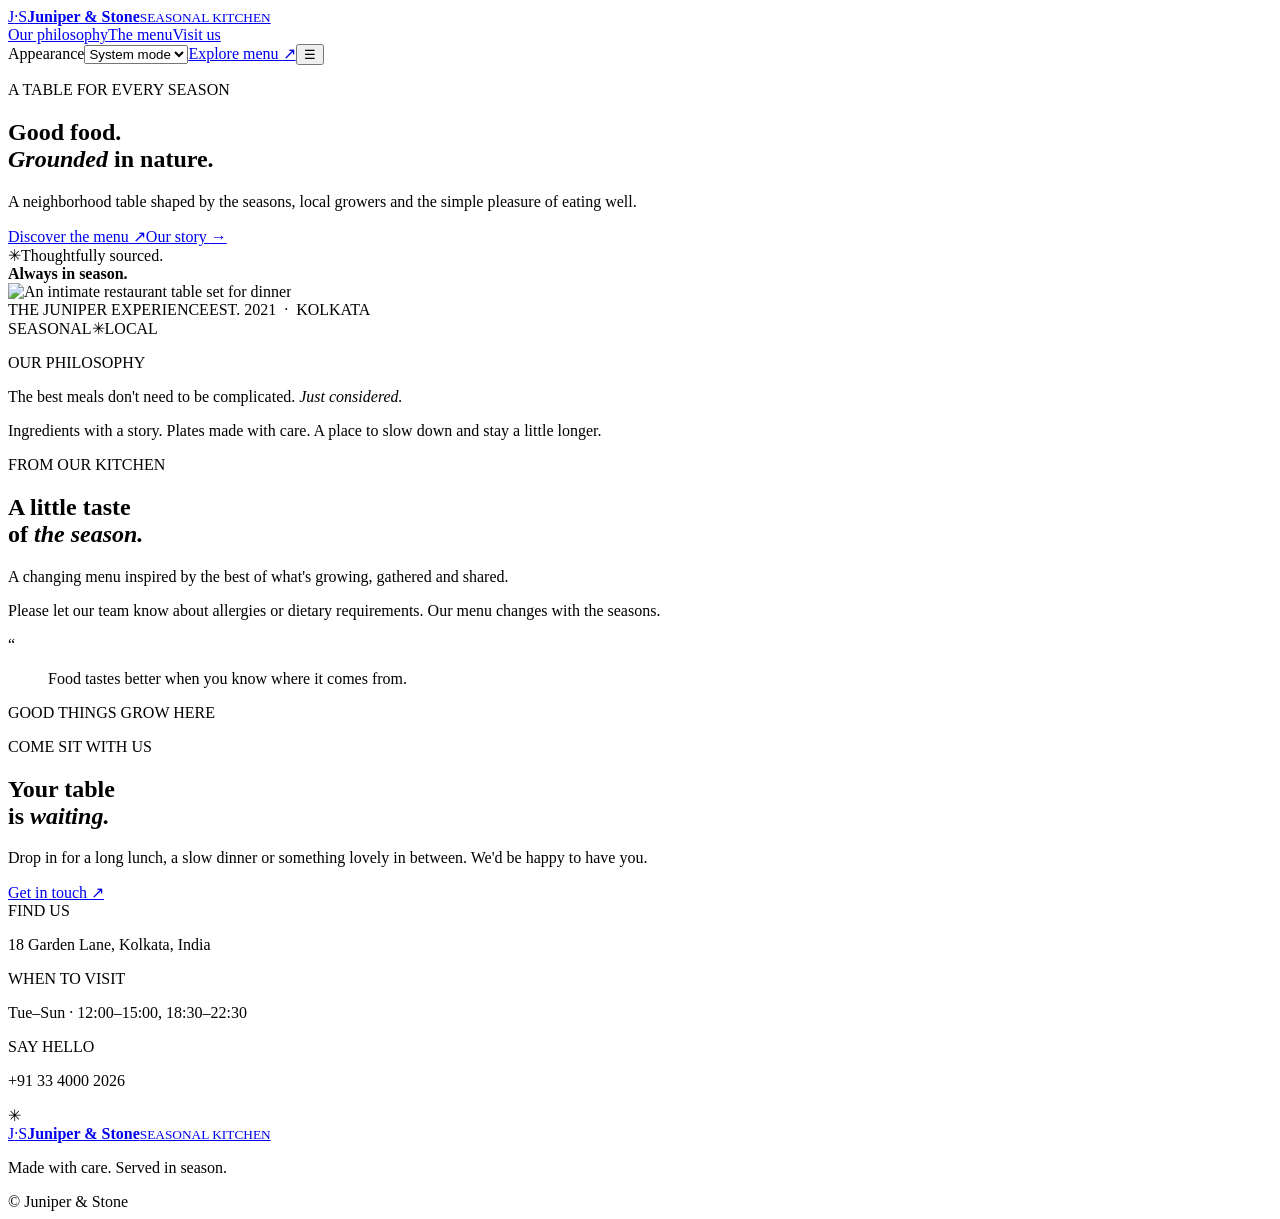
==== index.html @ fe187ef2 "Add files via upload" ====
<!doctype html>
<html lang="en" data-page="customer">
<head><meta charset="utf-8"><meta name="viewport" content="width=device-width,initial-scale=1"><meta name="color-scheme" content="light dark"><meta name="theme-color" content="#f7f4ec"><title>Juniper & Stone — Seasonal Kitchen</title><link rel="stylesheet" href="assets/css/styles.css"><script>try{document.documentElement.dataset.appearance=localStorage.getItem('jstone-appearance')||'system'}catch(e){document.documentElement.dataset.appearance='system'}</script></head>
<body>
<header class="site-header"><a class="wordmark" href="#top" aria-label="Juniper and Stone home"><span class="brand-mark">J<span>·</span>S</span><span><strong id="brandName">Juniper & Stone</strong><small>SEASONAL KITCHEN</small></span></a><nav class="main-nav" aria-label="Main navigation"><a href="#story">Our philosophy</a><a href="#menu">The menu</a><a href="#visit">Visit us</a></nav><div class="header-actions"><label class="theme-control"><span class="sr-only">Appearance</span><select data-appearance-select aria-label="Appearance mode"><option value="system">System mode</option><option value="light">Light mode</option><option value="dark">Dark mode</option></select></label><a class="button button-dark" href="#menu">Explore menu <span aria-hidden="true">↗</span></a><button class="mobile-menu" aria-label="Open navigation" aria-expanded="false">☰</button></div></header>
<main id="top"><section class="hero"><div class="hero-copy"><p class="eyebrow"><span class="eyebrow-line"></span> A TABLE FOR EVERY SEASON</p><h1>Good food.<br><em>Grounded</em> in nature.</h1><p class="hero-description" id="heroDescription">A neighborhood table shaped by the seasons, local growers and the simple pleasure of eating well.</p><div class="hero-cta"><a class="button button-primary" href="#menu">Discover the menu <span aria-hidden="true">↗</span></a><a class="text-link" href="#story">Our story <span aria-hidden="true">→</span></a></div><div class="hero-note"><span class="note-icon">✳</span><span>Thoughtfully sourced.<br><strong>Always in season.</strong></span></div></div><div class="hero-image-wrap"><img id="heroImage" class="hero-image" src="https://images.unsplash.com/photo-1414235077428-338989a2e8c0?auto=format&fit=crop&w=1500&q=90" alt="An intimate restaurant table set for dinner"><div class="image-caption"><span>THE JUNIPER EXPERIENCE</span><span>EST. 2021&nbsp; · &nbsp;KOLKATA</span></div><div class="image-stamp" aria-hidden="true"><span>SEASONAL</span><span>✳</span><span>LOCAL</span></div></div></section>
<section class="intro-strip" id="story"><p class="eyebrow">OUR PHILOSOPHY</p><p class="intro-statement">The best meals don't need to be complicated. <em>Just considered.</em></p><p class="intro-detail">Ingredients with a story. Plates made with care. A place to slow down and stay a little longer.</p></section>
<section class="menu-section" id="menu"><div class="section-heading"><div><p class="eyebrow">FROM OUR KITCHEN</p><h2>A little taste<br>of <em>the season.</em></h2></div><p class="section-side-note">A changing menu inspired by the best of what's growing, gathered and shared.</p></div><div id="categoryNav" class="category-nav" aria-label="Menu categories"></div><div id="menuGrid" class="menu-grid" aria-live="polite"></div><p class="menu-footnote">Please let our team know about allergies or dietary requirements. Our menu changes with the seasons.</p></section>
<section class="quote-band"><span class="quote-mark" aria-hidden="true">“</span><blockquote>Food tastes better when you know where it comes from.</blockquote><p>GOOD THINGS GROW HERE</p></section>
<section class="visit-section" id="visit"><div class="visit-copy"><p class="eyebrow">COME SIT WITH US</p><h2>Your table<br>is <em>waiting.</em></h2><p>Drop in for a long lunch, a slow dinner or something lovely in between. We'd be happy to have you.</p><a id="phoneLink" class="button button-primary" href="tel:+913340002026">Get in touch <span aria-hidden="true">↗</span></a></div><div class="visit-details"><div><span class="detail-label">FIND US</span><p id="addressText">18 Garden Lane, Kolkata, India</p></div><div><span class="detail-label">WHEN TO VISIT</span><p id="hoursText">Tue–Sun · 12:00–15:00, 18:30–22:30</p></div><div><span class="detail-label">SAY HELLO</span><p id="phoneText">+91 33 4000 2026</p></div><div class="visit-flower" aria-hidden="true">✳</div></div></section></main>
<footer class="site-footer"><a class="wordmark" href="#top"><span class="brand-mark">J<span>·</span>S</span><span><strong id="footerName">Juniper & Stone</strong><small>SEASONAL KITCHEN</small></span></a><p>Made with care. Served in season.</p><span>© <span data-year></span> Juniper & Stone</span></footer><div id="toast" class="toast" role="status" aria-live="polite"></div><script src="assets/js/app.js"></script></body></html>
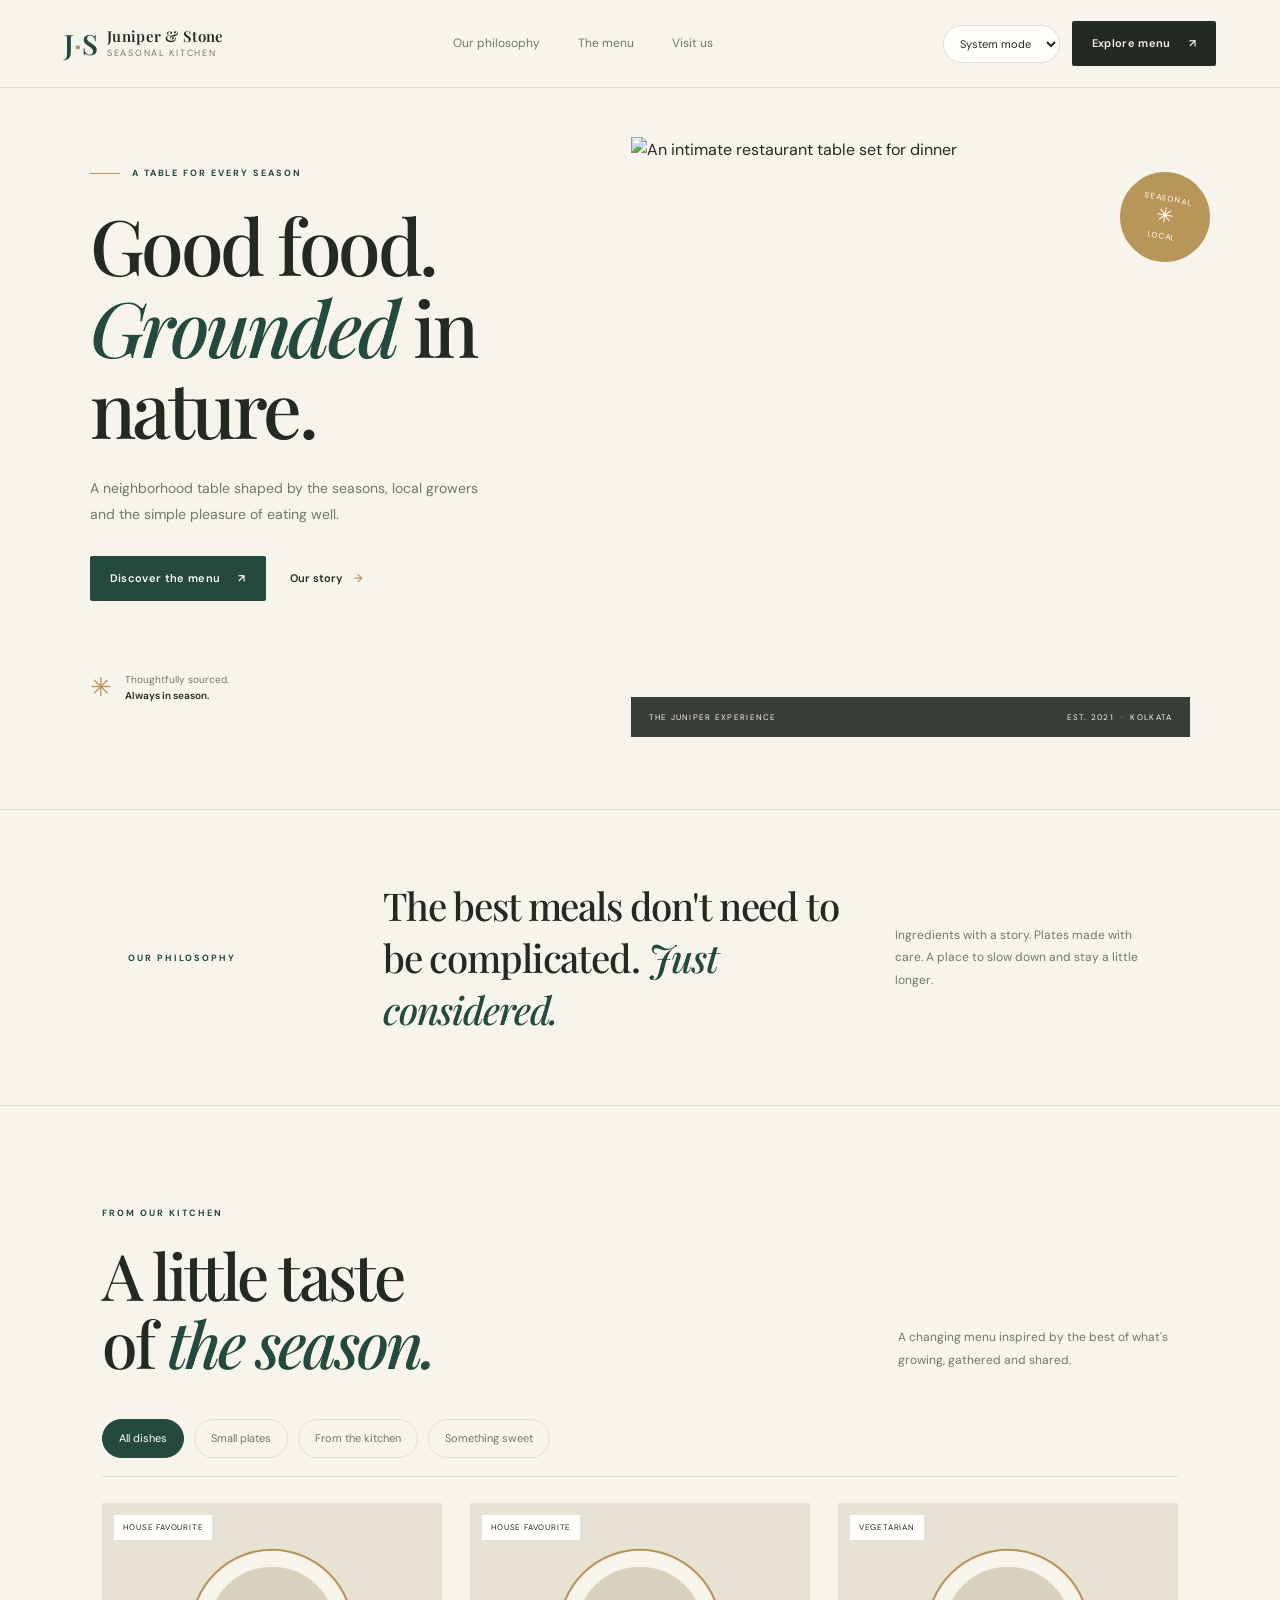
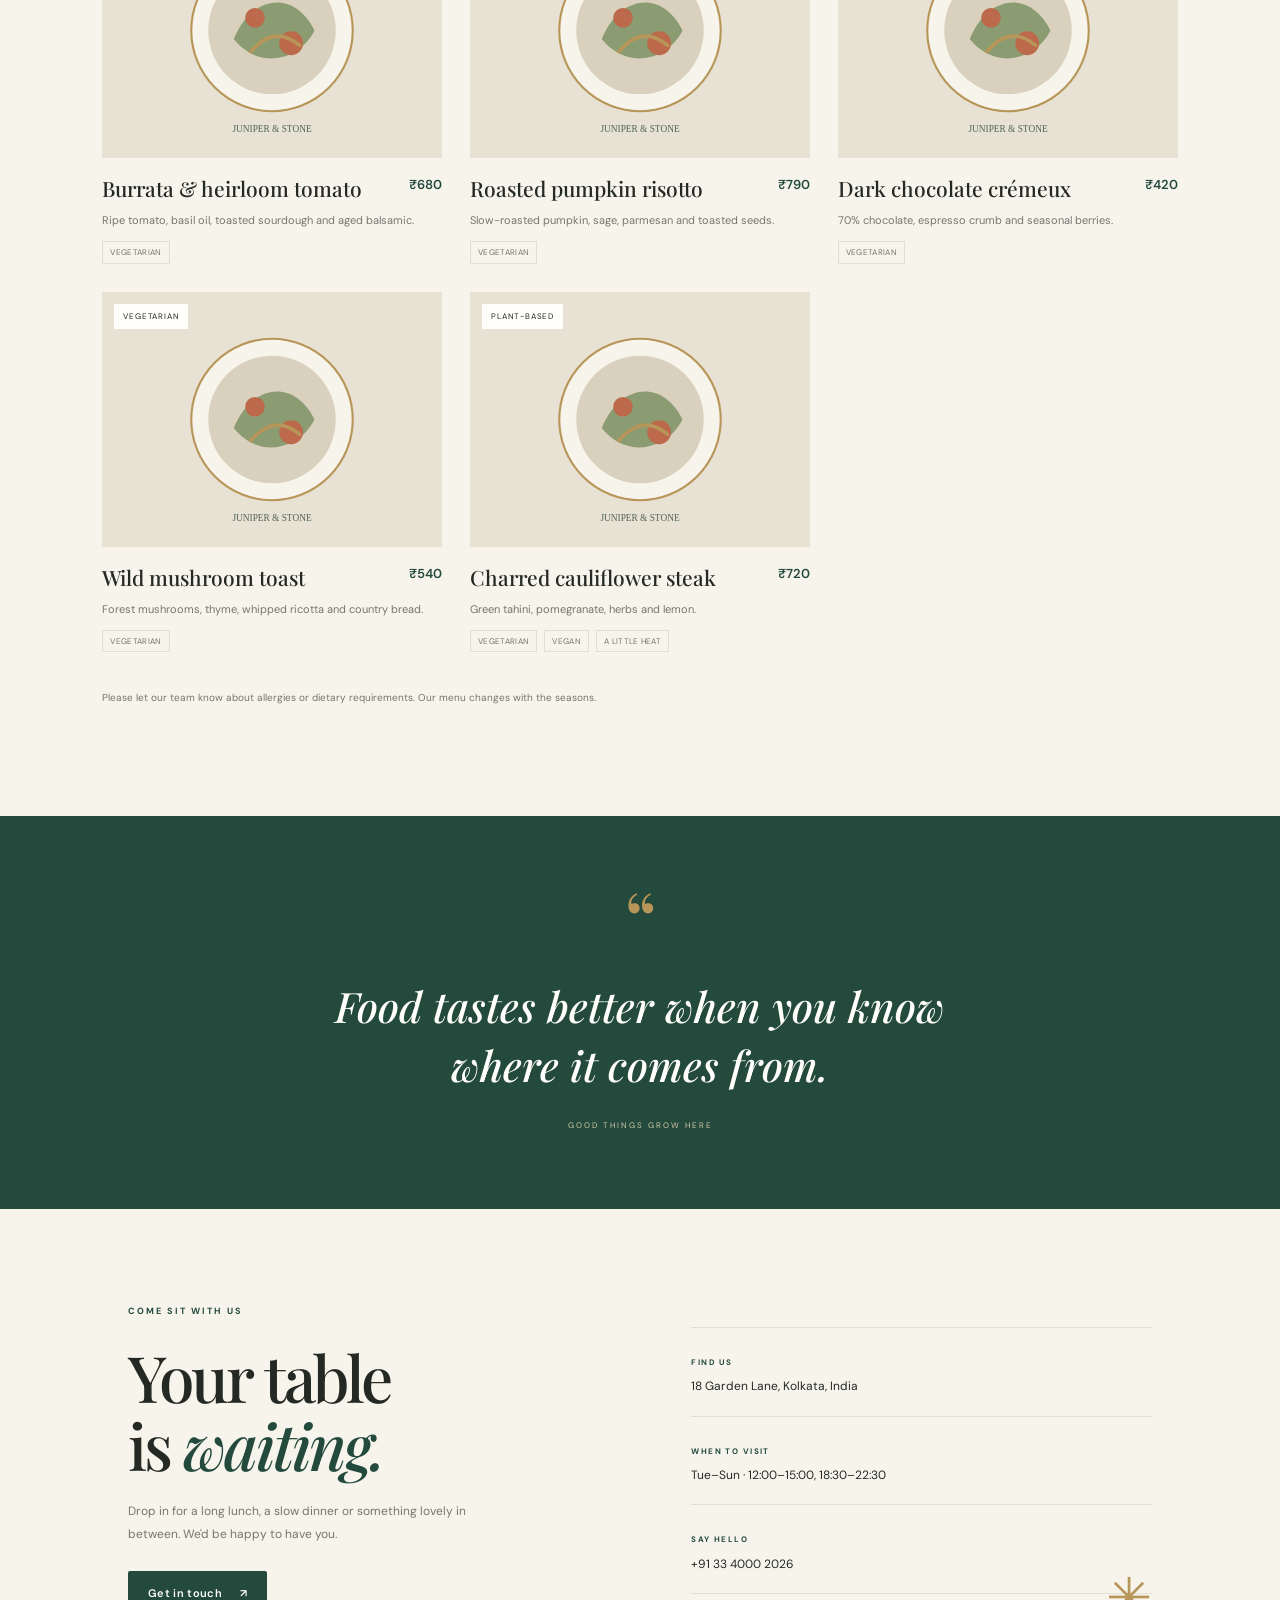
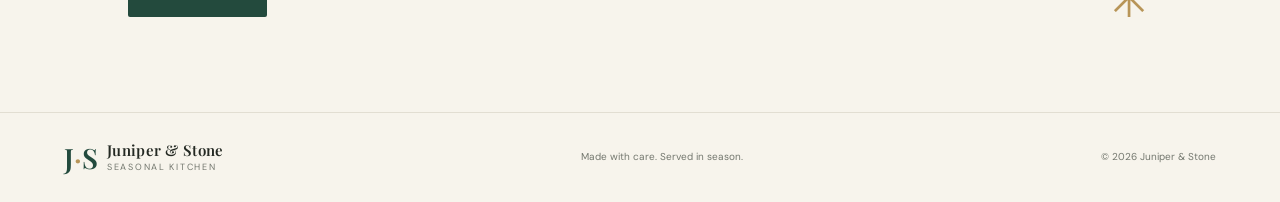
==== commit ed374d31: "Add files via upload" ====
--- a/index.html
+++ b/index.html
@@ -1,6 +1,6 @@
 <!doctype html>
 <html lang="en" data-page="customer">
-<head><meta charset="utf-8"><meta name="viewport" content="width=device-width,initial-scale=1"><meta name="color-scheme" content="light dark"><meta name="theme-color" content="#f7f4ec"><title>Juniper & Stone — Seasonal Kitchen</title><link rel="stylesheet" href="assets/css/styles.css"><script>try{document.documentElement.dataset.appearance=localStorage.getItem('jstone-appearance')||'system'}catch(e){document.documentElement.dataset.appearance='system'}</script></head>
+<head><meta charset="utf-8"><meta name="viewport" content="width=device-width,initial-scale=1"><meta name="color-scheme" content="light dark"><meta name="theme-color" content="#f7f4ec"><title>Juniper & Stone — Seasonal Kitchen</title><link rel="stylesheet" href="assets/css/styles.css"><script>(()=>{let mode='system';try{mode=localStorage.getItem('jstone-appearance')||'system'}catch(e){}const dark=mode==='dark'||(mode==='system'&&window.matchMedia('(prefers-color-scheme: dark)').matches);document.documentElement.dataset.appearance=mode;document.documentElement.dataset.effectiveTheme=dark?'dark':'light'})()</script></head>
 <body>
 <header class="site-header"><a class="wordmark" href="#top" aria-label="Juniper and Stone home"><span class="brand-mark">J<span>·</span>S</span><span><strong id="brandName">Juniper & Stone</strong><small>SEASONAL KITCHEN</small></span></a><nav class="main-nav" aria-label="Main navigation"><a href="#story">Our philosophy</a><a href="#menu">The menu</a><a href="#visit">Visit us</a></nav><div class="header-actions"><label class="theme-control"><span class="sr-only">Appearance</span><select data-appearance-select aria-label="Appearance mode"><option value="system">System mode</option><option value="light">Light mode</option><option value="dark">Dark mode</option></select></label><a class="button button-dark" href="#menu">Explore menu <span aria-hidden="true">↗</span></a><button class="mobile-menu" aria-label="Open navigation" aria-expanded="false">☰</button></div></header>
 <main id="top"><section class="hero"><div class="hero-copy"><p class="eyebrow"><span class="eyebrow-line"></span> A TABLE FOR EVERY SEASON</p><h1>Good food.<br><em>Grounded</em> in nature.</h1><p class="hero-description" id="heroDescription">A neighborhood table shaped by the seasons, local growers and the simple pleasure of eating well.</p><div class="hero-cta"><a class="button button-primary" href="#menu">Discover the menu <span aria-hidden="true">↗</span></a><a class="text-link" href="#story">Our story <span aria-hidden="true">→</span></a></div><div class="hero-note"><span class="note-icon">✳</span><span>Thoughtfully sourced.<br><strong>Always in season.</strong></span></div></div><div class="hero-image-wrap"><img id="heroImage" class="hero-image" src="https://images.unsplash.com/photo-1414235077428-338989a2e8c0?auto=format&fit=crop&w=1500&q=90" alt="An intimate restaurant table set for dinner"><div class="image-caption"><span>THE JUNIPER EXPERIENCE</span><span>EST. 2021&nbsp; · &nbsp;KOLKATA</span></div><div class="image-stamp" aria-hidden="true"><span>SEASONAL</span><span>✳</span><span>LOCAL</span></div></div></section>
--- a/assets/css/styles.css
+++ b/assets/css/styles.css
@@ -0,0 +1,2 @@
+@import url('https://fonts.googleapis.com/css2?family=DM+Sans:wght@400;500;600;700&family=Playfair+Display:ital,wght@0,500;0,600;0,700;1,500;1,600&display=swap');
+:root{--bg:#f7f4ec;--surface:#fffefa;--text:#242923;--muted:#73776e;--border:#e2ded2;--primary:#234a3d;--accent:#b89558;--shadow:0 18px 55px #292a2410;--serif:'Playfair Display',Georgia,serif;--sans:'DM Sans',Arial,sans-serif;color-scheme:light}html[data-effective-theme="dark"]{--bg:#171b18;--surface:#202621;--text:#f3f0e7;--muted:#b0b4aa;--border:#3a423b;--primary:#8db7a3;--accent:#d4b777;--shadow:0 18px 55px #0004;color-scheme:dark}*{box-sizing:border-box}html{scroll-behavior:smooth;scroll-padding-top:90px}body{margin:0;background:var(--bg);color:var(--text);font-family:var(--sans);line-height:1.6;transition:background .25s,color .25s}a{color:inherit;text-decoration:none}button,input,select,textarea{font:inherit}button,a,select{touch-action:manipulation}button:focus-visible,a:focus-visible,input:focus-visible,select:focus-visible,textarea:focus-visible{outline:3px solid var(--accent);outline-offset:3px}.sr-only{position:absolute;width:1px;height:1px;padding:0;margin:-1px;overflow:hidden;clip:rect(0,0,0,0);white-space:nowrap;border:0}.site-header{height:88px;display:flex;align-items:center;justify-content:space-between;padding:0 clamp(20px,5vw,78px);border-bottom:1px solid var(--border);gap:24px}.wordmark{display:flex;align-items:center;gap:12px;min-width:max-content}.brand-mark{font:600 28px var(--serif);letter-spacing:-3px;color:var(--primary)}.brand-mark span{color:var(--accent);padding:0 3px}.wordmark strong{display:block;font:600 15px var(--serif);letter-spacing:.02em}.wordmark small{display:block;font-size:9px;letter-spacing:.19em;color:var(--muted)}.main-nav{display:flex;gap:clamp(18px,3vw,42px);font-size:12px;color:var(--muted)}.main-nav a:hover,.text-link:hover{color:var(--primary)}.header-actions{display:flex;align-items:center;gap:12px}.theme-control select{background:var(--surface);color:var(--text);border:1px solid var(--border);border-radius:999px;padding:10px 12px;font-size:11px;max-width:130px}.button{display:inline-flex;align-items:center;justify-content:center;gap:18px;border:1px solid transparent;padding:13px 19px;font-size:11px;font-weight:600;letter-spacing:.03em;transition:transform .2s,background .2s;border-radius:2px}.button:hover{transform:translateY(-2px)}.button-dark{background:var(--text);color:var(--bg)}.button-primary{background:var(--primary);color:#fffefa}.mobile-menu{display:none;background:none;border:1px solid var(--border);color:var(--text);padding:8px 10px}.hero{display:grid;grid-template-columns:.92fr 1.08fr;min-height:630px;padding:48px clamp(20px,7vw,108px) 70px;gap:5vw;align-items:center}.hero-copy{padding:30px 0}.eyebrow{font-size:9px;letter-spacing:.22em;font-weight:700;color:var(--primary);display:flex;align-items:center;gap:12px;margin:0 0 24px}.eyebrow-line{width:30px;height:1px;background:var(--accent)}h1,h2{font-family:var(--serif);font-weight:500;letter-spacing:-.045em;line-height:1.06;margin:0}h1{font-size:clamp(48px,6vw,84px)}h1 em,h2 em,.intro-statement em{color:var(--primary);font-weight:500}html[data-effective-theme="dark"] h1 em,html[data-effective-theme="dark"] h2 em,html[data-effective-theme="dark"] .intro-statement em{color:#b7d4c4}.hero-description{max-width:390px;color:var(--muted);font-size:14px;line-height:1.9;margin:26px 0 28px}.hero-cta{display:flex;align-items:center;gap:24px;flex-wrap:wrap}.text-link{font-size:11px;font-weight:600}.text-link span{padding-left:8px;color:var(--accent)}.hero-note{display:flex;gap:13px;align-items:center;margin-top:66px;color:var(--muted);font-size:10px;line-height:1.6}.hero-note strong{color:var(--text);font-weight:600}.note-icon{font-size:26px;color:var(--accent)}.hero-image-wrap{position:relative;height:clamp(410px,48vw,600px);min-width:0}.hero-image{width:100%;height:100%;object-fit:cover;display:block}.image-caption{position:absolute;bottom:0;left:0;right:0;background:#1a211bdc;color:#f7f4ec;display:flex;justify-content:space-between;padding:14px 18px;font-size:8px;letter-spacing:.16em;gap:12px}.image-stamp{position:absolute;right:-20px;top:35px;background:var(--accent);color:#fffefa;border-radius:50%;width:90px;height:90px;display:flex;align-items:center;justify-content:center;flex-direction:column;font-size:8px;letter-spacing:.12em;transform:rotate(10deg)}.image-stamp span:nth-child(2){font-size:21px;line-height:1.2}.intro-strip{border-top:1px solid var(--border);border-bottom:1px solid var(--border);padding:70px 10%;display:grid;grid-template-columns:.7fr 1.5fr .8fr;gap:30px;align-items:center}.intro-strip .eyebrow{margin:0}.intro-statement{font:500 clamp(25px,3vw,39px)/1.35 var(--serif);letter-spacing:-.03em;margin:0}.intro-detail{color:var(--muted);font-size:12px;line-height:1.9;margin:0}.menu-section{padding:100px clamp(20px,8vw,120px)}.section-heading{display:flex;justify-content:space-between;align-items:end;gap:30px;margin-bottom:42px}.section-heading .eyebrow{margin-bottom:20px}h2{font-size:clamp(40px,5vw,65px)}.section-side-note{font-size:12px;color:var(--muted);max-width:280px;margin:0 0 5px;line-height:1.9}.category-nav{display:flex;gap:10px;flex-wrap:wrap;border-bottom:1px solid var(--border);padding-bottom:18px;margin-bottom:26px}.category-button{border:1px solid var(--border);background:transparent;color:var(--muted);padding:10px 16px;font-size:11px;cursor:pointer;border-radius:99px}.category-button[aria-pressed="true"]{background:var(--primary);color:#fff;border-color:var(--primary)}.menu-grid{display:grid;grid-template-columns:repeat(3,minmax(0,1fr));gap:28px}.menu-card{min-width:0}.dish-image-wrap{aspect-ratio:4/3;overflow:hidden;background:var(--border);position:relative}.dish-image{width:100%;height:100%;object-fit:cover;transition:transform .5s}.menu-card:hover .dish-image{transform:scale(1.04)}.dish-badge{position:absolute;left:12px;top:12px;background:var(--surface);color:var(--text);padding:6px 9px;font-size:8px;letter-spacing:.1em;text-transform:uppercase}.dish-topline{display:flex;justify-content:space-between;gap:12px;align-items:start;margin-top:17px}.dish-name{font:500 21px/1.25 var(--serif);margin:0}.dish-price{font-size:13px;font-weight:600;white-space:nowrap;color:var(--primary)}.dish-description{color:var(--muted);font-size:11px;line-height:1.8;margin:10px 0}.dietary-tags{display:flex;gap:7px;flex-wrap:wrap}.dietary-tag{font-size:8px;letter-spacing:.04em;border:1px solid var(--border);padding:4px 7px;color:var(--muted)}.menu-footnote{font-size:10px;color:var(--muted);margin-top:38px}.quote-band{background:var(--primary);color:#fffefa;padding:70px 20px;text-align:center}.quote-mark{font:80px/0.8 var(--serif);color:var(--accent)}.quote-band blockquote{font:italic 500 clamp(25px,4vw,42px)/1.4 var(--serif);max-width:720px;margin:18px auto 24px}.quote-band p{font-size:8px;letter-spacing:.25em;color:#d4c7a8}.visit-section{display:grid;grid-template-columns:1fr 1fr;gap:10%;padding:95px clamp(20px,10vw,150px);align-items:center}.visit-copy>p:not(.eyebrow){font-size:12px;color:var(--muted);line-height:1.9;max-width:360px;margin:22px 0 25px}.visit-details{position:relative;border-top:1px solid var(--border)}.visit-details>div:not(.visit-flower){padding:19px 0;border-bottom:1px solid var(--border)}.detail-label{font-size:8px;letter-spacing:.18em;color:var(--primary);font-weight:700}.visit-details p{font-size:12px;margin:5px 0 0}.visit-flower{position:absolute;right:0;bottom:-48px;font-size:55px;color:var(--accent)}.site-footer{border-top:1px solid var(--border);padding:26px clamp(20px,5vw,78px);display:flex;align-items:center;justify-content:space-between;gap:20px}.site-footer>p,.site-footer>span{font-size:10px;color:var(--muted)}.toast{position:fixed;bottom:18px;left:50%;transform:translate(-50%,20px);opacity:0;background:var(--text);color:var(--bg);padding:10px 16px;font-size:12px;transition:.2s;pointer-events:none;z-index:20}.toast.show{opacity:1;transform:translate(-50%,0)}.empty-state{grid-column:1/-1;padding:40px;border:1px dashed var(--border);color:var(--muted);text-align:center}@media(max-width:900px){.main-nav{gap:16px}.hero{padding-left:5vw;padding-right:5vw;gap:4vw}.intro-strip{grid-template-columns:1fr 2fr;}.intro-detail{grid-column:2}.menu-grid{grid-template-columns:repeat(2,minmax(0,1fr))}.header-actions .button{display:none}}@media(max-width:640px){.site-header{height:72px;padding:0 17px;gap:8px}.wordmark{gap:8px}.brand-mark{font-size:24px}.wordmark strong{font-size:13px}.wordmark small{font-size:8px}.main-nav{display:none;position:absolute;z-index:10;top:71px;left:0;right:0;background:var(--surface);padding:20px;flex-direction:column;border-bottom:1px solid var(--border)}.main-nav.open{display:flex}.mobile-menu{display:block}.theme-control select{max-width:104px;font-size:10px;padding:9px 8px}.hero{grid-template-columns:1fr;padding:36px 20px 45px;gap:25px}.hero-copy{padding:10px 0 0}.hero h1{font-size:clamp(47px,12vw,68px)}.hero-description{font-size:13px;margin:20px 0}.hero-note{margin-top:28px}.hero-image-wrap{height:370px;margin-right:8px}.image-stamp{width:70px;height:70px;right:-8px;top:18px}.image-caption{font-size:7px;padding:11px}.intro-strip{padding:45px 22px;grid-template-columns:1fr;gap:16px}.intro-strip .eyebrow{margin-bottom:0}.intro-detail{grid-column:auto}.menu-section{padding:65px 20px}.section-heading{align-items:start;flex-direction:column;margin-bottom:28px;gap:14px}.section-side-note{max-width:330px}.menu-grid{grid-template-columns:1fr;gap:32px}.dish-name{font-size:22px}.dish-image-wrap{aspect-ratio:1.35}.quote-band{padding:55px 20px}.visit-section{grid-template-columns:1fr;padding:65px 22px;gap:42px}.site-footer{flex-wrap:wrap;padding:24px 20px}.site-footer>p{order:3;flex-basis:100%;margin:0}.site-footer>span{font-size:9px}}@media(prefers-reduced-motion:reduce){*,*::before,*::after{scroll-behavior:auto!important;animation-duration:.01ms!important;transition-duration:.01ms!important}}
